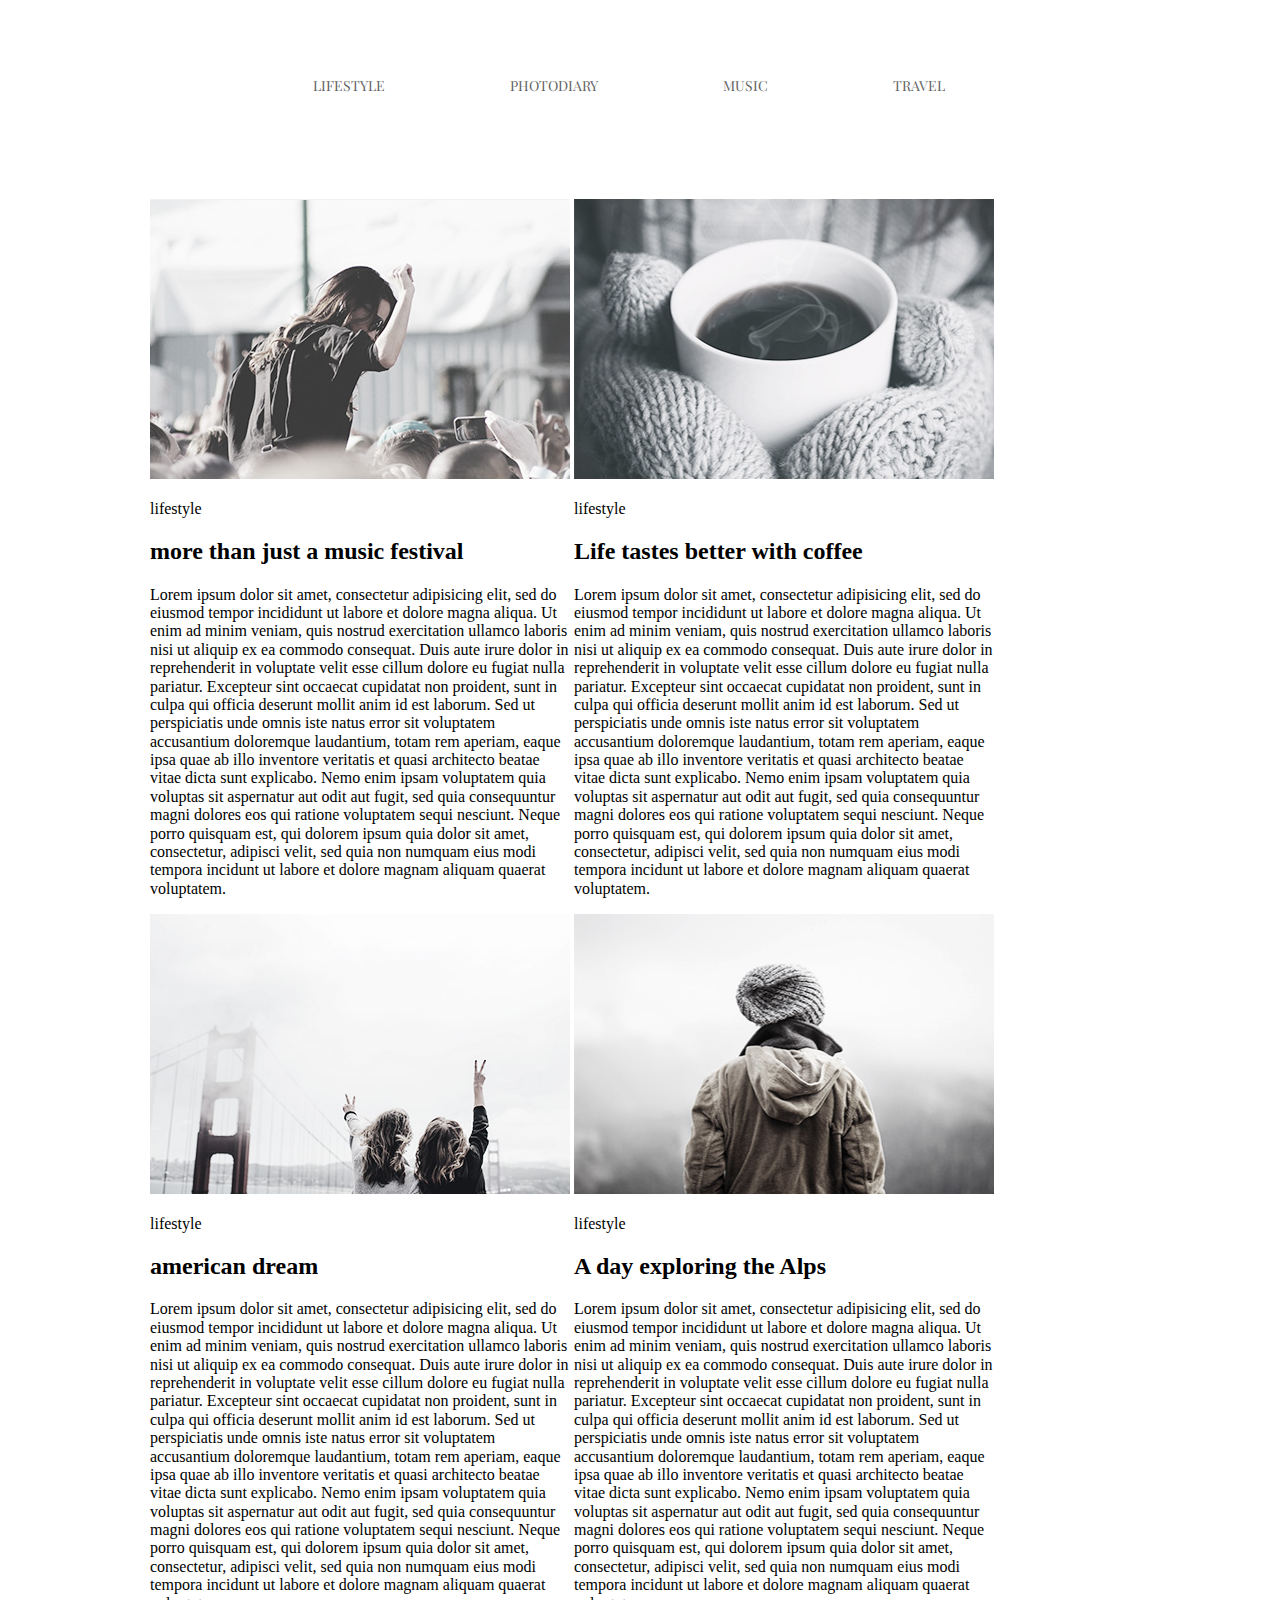
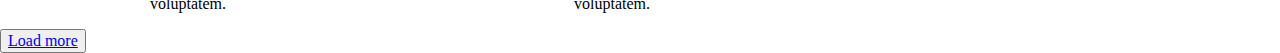
==== module-3/index.html @ 87854946 "add hw 3" ====
<!DOCTYPE html>
<html lang="en">
  <head>
    <meta charset="UTF-8" />
    <meta http-equiv="X-UA-Compatible" content="IE=edge" />
    <meta name="viewport" content="width=device-width, initial-scale=1.0" />
    <title>Home work 3</title>
    <link
      href="https://fonts.googleapis.com/css2?family=Playfair+Display&family=Raleway:ital,wght@0,400;0,700;1,400;1,700&display=swap"
      rel="stylesheet"
    />
    <link rel="stylesheet" href="css/normalize.css" />
    <link rel="stylesheet" href="css/styles.css" />
  </head>
  <body class="body">
    <header class="header">
      <ul class="header-menu">
        <li class="header-menu-li">
          <a class="header-menu-link" href="#">lifestyle</a>
        </li>
        <li class="header-menu-li">
          <a class="header-menu-link" href="#">photodiary</a>
        </li>
        <li class="header-menu-li">
          <a class="header-menu-link" href="#">music</a>
        </li>
        <li class="header-menu-li">
          <a class="header-menu-link" href="#">travel</a>
        </li>
      </ul>
    </header>
    <main class="main">
      <div class="block">
        <img
          src="img/image.jpg"
          alt="Music fastival"
          height="280"
          width="420"
        />
        <p>lifestyle</p>
        <h2>more than just a music festival</h2>
        <p>
          Lorem ipsum dolor sit amet, consectetur adipisicing elit, sed do
          eiusmod tempor incididunt ut labore et dolore magna aliqua. Ut enim ad
          minim veniam, quis nostrud exercitation ullamco laboris nisi ut
          aliquip ex ea commodo consequat. Duis aute irure dolor in
          reprehenderit in voluptate velit esse cillum dolore eu fugiat nulla
          pariatur. Excepteur sint occaecat cupidatat non proident, sunt in
          culpa qui officia deserunt mollit anim id est laborum. Sed ut
          perspiciatis unde omnis iste natus error sit voluptatem accusantium
          doloremque laudantium, totam rem aperiam, eaque ipsa quae ab illo
          inventore veritatis et quasi architecto beatae vitae dicta sunt
          explicabo. Nemo enim ipsam voluptatem quia voluptas sit aspernatur aut
          odit aut fugit, sed quia consequuntur magni dolores eos qui ratione
          voluptatem sequi nesciunt. Neque porro quisquam est, qui dolorem ipsum
          quia dolor sit amet, consectetur, adipisci velit, sed quia non numquam
          eius modi tempora incidunt ut labore et dolore magnam aliquam quaerat
          voluptatem.
        </p>
      </div>
      <div class="block">
        <img src="img/img2.jpg" alt="coffee time" height="280" width="420" />
        <p>lifestyle</p>
        <h2>Life tastes better with coffee</h2>
        <p>
          Lorem ipsum dolor sit amet, consectetur adipisicing elit, sed do
          eiusmod tempor incididunt ut labore et dolore magna aliqua. Ut enim ad
          minim veniam, quis nostrud exercitation ullamco laboris nisi ut
          aliquip ex ea commodo consequat. Duis aute irure dolor in
          reprehenderit in voluptate velit esse cillum dolore eu fugiat nulla
          pariatur. Excepteur sint occaecat cupidatat non proident, sunt in
          culpa qui officia deserunt mollit anim id est laborum. Sed ut
          perspiciatis unde omnis iste natus error sit voluptatem accusantium
          doloremque laudantium, totam rem aperiam, eaque ipsa quae ab illo
          inventore veritatis et quasi architecto beatae vitae dicta sunt
          explicabo. Nemo enim ipsam voluptatem quia voluptas sit aspernatur aut
          odit aut fugit, sed quia consequuntur magni dolores eos qui ratione
          voluptatem sequi nesciunt. Neque porro quisquam est, qui dolorem ipsum
          quia dolor sit amet, consectetur, adipisci velit, sed quia non numquam
          eius modi tempora incidunt ut labore et dolore magnam aliquam quaerat
          voluptatem.
        </p>
      </div>
      <div class="block">
        <img
          src="img/image3.jpg"
          alt="american dream"
          height="280"
          width="420"
        />
        <p>lifestyle</p>
        <h2>american dream</h2>
        <p>
          Lorem ipsum dolor sit amet, consectetur adipisicing elit, sed do
          eiusmod tempor incididunt ut labore et dolore magna aliqua. Ut enim ad
          minim veniam, quis nostrud exercitation ullamco laboris nisi ut
          aliquip ex ea commodo consequat. Duis aute irure dolor in
          reprehenderit in voluptate velit esse cillum dolore eu fugiat nulla
          pariatur. Excepteur sint occaecat cupidatat non proident, sunt in
          culpa qui officia deserunt mollit anim id est laborum. Sed ut
          perspiciatis unde omnis iste natus error sit voluptatem accusantium
          doloremque laudantium, totam rem aperiam, eaque ipsa quae ab illo
          inventore veritatis et quasi architecto beatae vitae dicta sunt
          explicabo. Nemo enim ipsam voluptatem quia voluptas sit aspernatur aut
          odit aut fugit, sed quia consequuntur magni dolores eos qui ratione
          voluptatem sequi nesciunt. Neque porro quisquam est, qui dolorem ipsum
          quia dolor sit amet, consectetur, adipisci velit, sed quia non numquam
          eius modi tempora incidunt ut labore et dolore magnam aliquam quaerat
          voluptatem.
        </p>
      </div>
      <div class="block">
        <img src="img/image4.jpg" alt="alps" height="280" width="420" />
        <p>lifestyle</p>
        <h2>A day exploring the Alps</h2>
        <p>
          Lorem ipsum dolor sit amet, consectetur adipisicing elit, sed do
          eiusmod tempor incididunt ut labore et dolore magna aliqua. Ut enim ad
          minim veniam, quis nostrud exercitation ullamco laboris nisi ut
          aliquip ex ea commodo consequat. Duis aute irure dolor in
          reprehenderit in voluptate velit esse cillum dolore eu fugiat nulla
          pariatur. Excepteur sint occaecat cupidatat non proident, sunt in
          culpa qui officia deserunt mollit anim id est laborum. Sed ut
          perspiciatis unde omnis iste natus error sit voluptatem accusantium
          doloremque laudantium, totam rem aperiam, eaque ipsa quae ab illo
          inventore veritatis et quasi architecto beatae vitae dicta sunt
          explicabo. Nemo enim ipsam voluptatem quia voluptas sit aspernatur aut
          odit aut fugit, sed quia consequuntur magni dolores eos qui ratione
          voluptatem sequi nesciunt. Neque porro quisquam est, qui dolorem ipsum
          quia dolor sit amet, consectetur, adipisci velit, sed quia non numquam
          eius modi tempora incidunt ut labore et dolore magnam aliquam quaerat
          voluptatem.
        </p>
      </div>
    </main>
    <footer>
      <button>
        <a href="#">Load more</a>
      </button>
    </footer>
  </body>
</html>
---- module-3/css/styles.css ----
.header {
    background-color: #ffffff;
}
.header-menu{
    padding: 77px 0 104px 313px;
    margin: 0;
}
.header-menu-li{
    display: inline-block;
    margin-right: 121px;
}
.header-menu-link {
    font-family: playfair display;
    font-size: 14px;
    text-decoration: none;
    text-transform: uppercase;
    color: #626262;
}
.block {
    display: inline-block;
    width: 420px;
}
.main {
    width: 900px;
    padding-left: 150px;
}
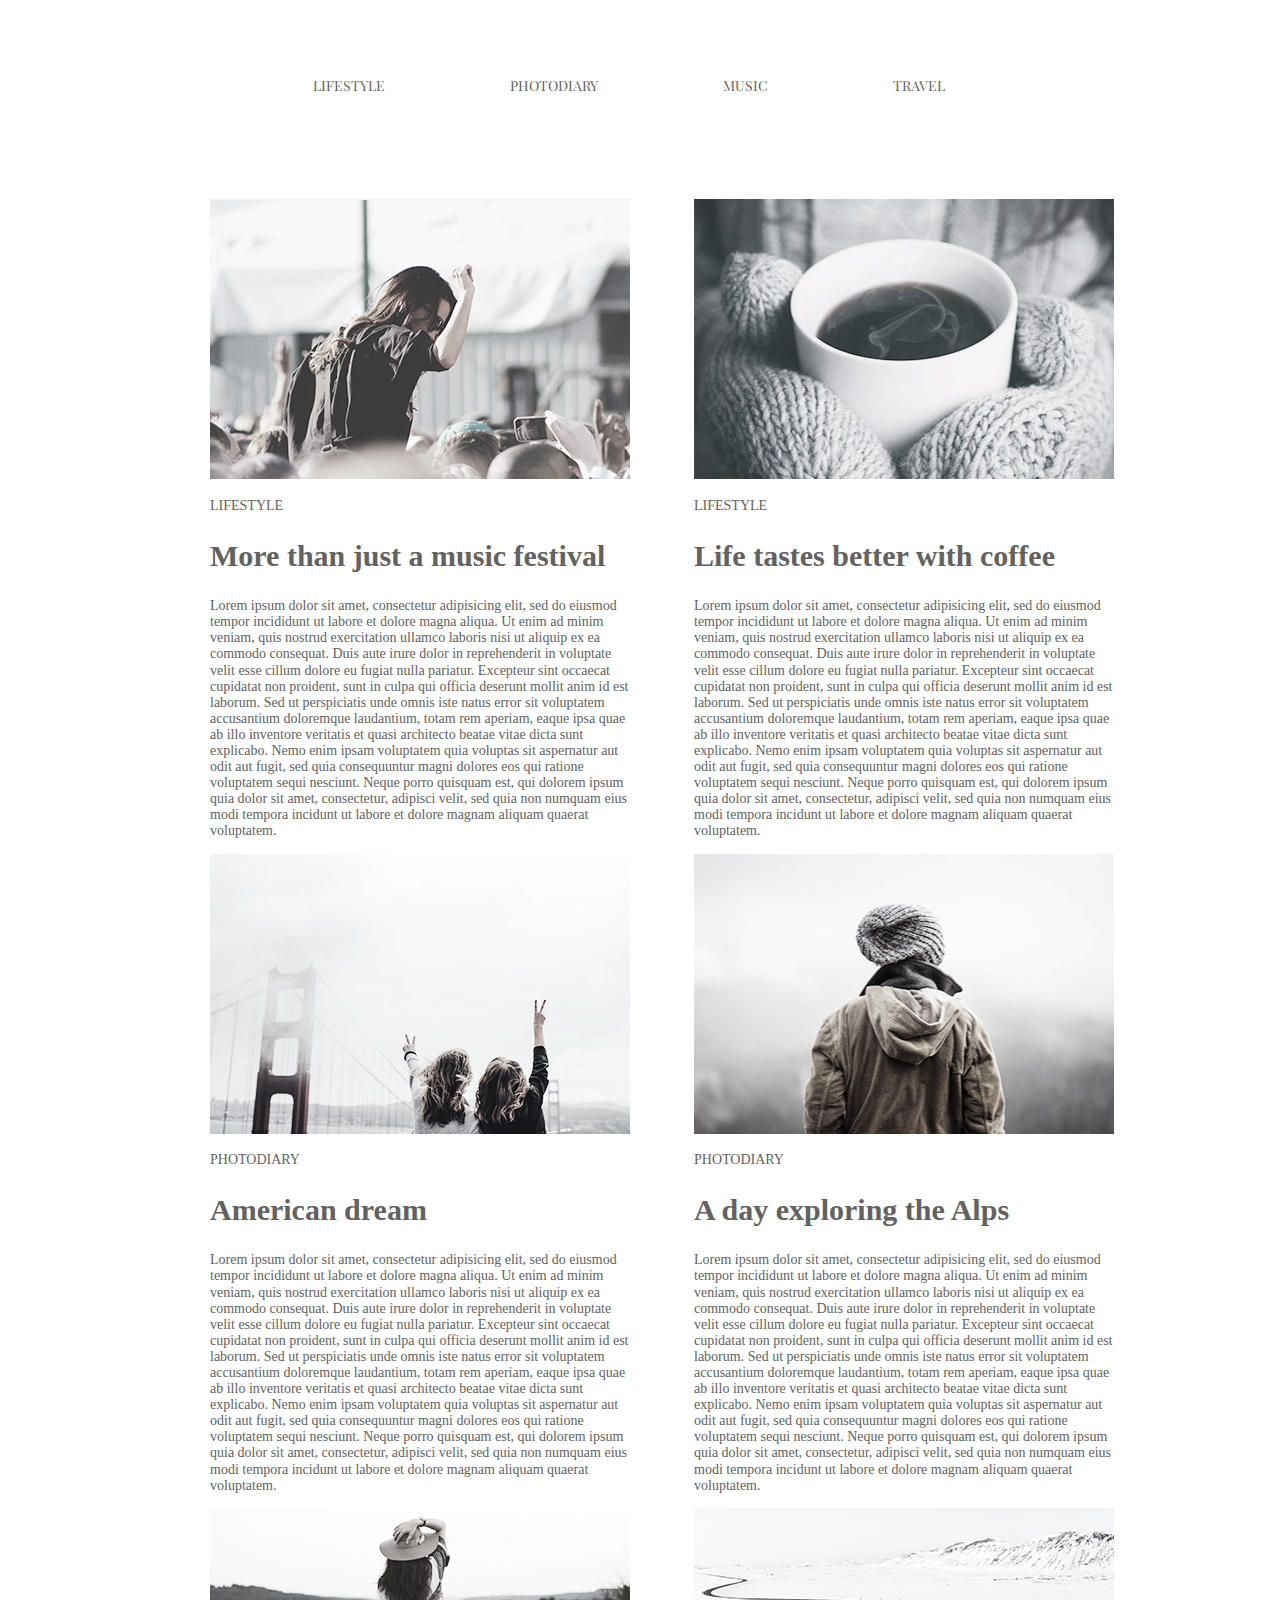
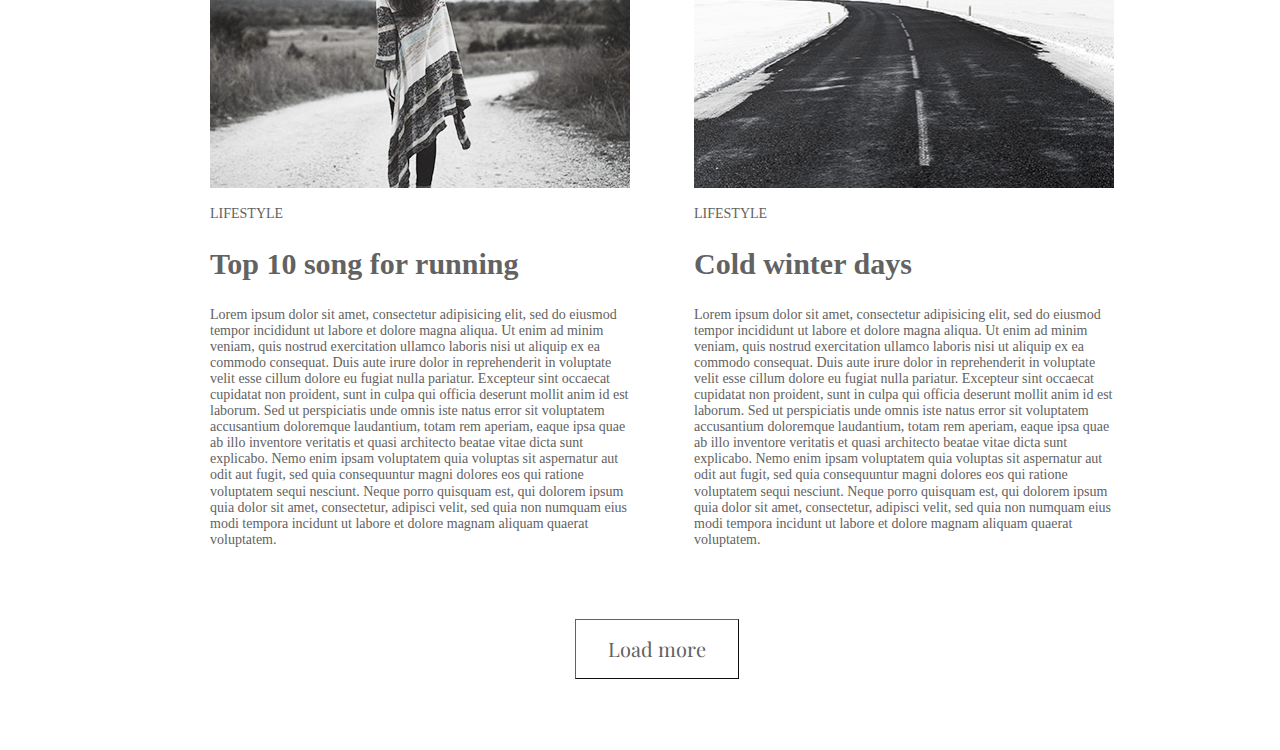
==== commit 64b932e7: "finish hw3" ====
--- a/module-3/index.html
+++ b/module-3/index.html
@@ -37,9 +37,9 @@
           height="280"
           width="420"
         />
-        <p>lifestyle</p>
-        <h2>more than just a music festival</h2>
-        <p>
+        <p class="block-commit">Lifestyle</p>
+        <h2 class="block-titel">More than just a music festival</h2>
+        <p class="block-text">
           Lorem ipsum dolor sit amet, consectetur adipisicing elit, sed do
           eiusmod tempor incididunt ut labore et dolore magna aliqua. Ut enim ad
           minim veniam, quis nostrud exercitation ullamco laboris nisi ut
@@ -60,9 +60,9 @@
       </div>
       <div class="block">
         <img src="img/img2.jpg" alt="coffee time" height="280" width="420" />
-        <p>lifestyle</p>
-        <h2>Life tastes better with coffee</h2>
-        <p>
+        <p class="block-commit">lifestyle</p>
+        <h2 class="block-titel">Life tastes better with coffee</h2>
+        <p class="block-text">
           Lorem ipsum dolor sit amet, consectetur adipisicing elit, sed do
           eiusmod tempor incididunt ut labore et dolore magna aliqua. Ut enim ad
           minim veniam, quis nostrud exercitation ullamco laboris nisi ut
@@ -88,9 +88,9 @@
           height="280"
           width="420"
         />
-        <p>lifestyle</p>
-        <h2>american dream</h2>
-        <p>
+        <p class="block-commit">photodiary</p>
+        <h2 class="block-titel">American dream</h2>
+        <p class="block-text">
           Lorem ipsum dolor sit amet, consectetur adipisicing elit, sed do
           eiusmod tempor incididunt ut labore et dolore magna aliqua. Ut enim ad
           minim veniam, quis nostrud exercitation ullamco laboris nisi ut
@@ -111,9 +111,55 @@
       </div>
       <div class="block">
         <img src="img/image4.jpg" alt="alps" height="280" width="420" />
-        <p>lifestyle</p>
-        <h2>A day exploring the Alps</h2>
-        <p>
+        <p class="block-commit">photodiary</p>
+        <h2 class="block-titel">A day exploring the Alps</h2>
+        <p class="block-text">
+          Lorem ipsum dolor sit amet, consectetur adipisicing elit, sed do
+          eiusmod tempor incididunt ut labore et dolore magna aliqua. Ut enim ad
+          minim veniam, quis nostrud exercitation ullamco laboris nisi ut
+          aliquip ex ea commodo consequat. Duis aute irure dolor in
+          reprehenderit in voluptate velit esse cillum dolore eu fugiat nulla
+          pariatur. Excepteur sint occaecat cupidatat non proident, sunt in
+          culpa qui officia deserunt mollit anim id est laborum. Sed ut
+          perspiciatis unde omnis iste natus error sit voluptatem accusantium
+          doloremque laudantium, totam rem aperiam, eaque ipsa quae ab illo
+          inventore veritatis et quasi architecto beatae vitae dicta sunt
+          explicabo. Nemo enim ipsam voluptatem quia voluptas sit aspernatur aut
+          odit aut fugit, sed quia consequuntur magni dolores eos qui ratione
+          voluptatem sequi nesciunt. Neque porro quisquam est, qui dolorem ipsum
+          quia dolor sit amet, consectetur, adipisci velit, sed quia non numquam
+          eius modi tempora incidunt ut labore et dolore magnam aliquam quaerat
+          voluptatem.
+        </p>
+      </div>
+      <div class="block">
+        <img src="img/image5.jpg" alt="song" height="280" width="420" />
+        <p class="block-commit">lifestyle</p>
+        <h2 class="block-titel">Top 10 song for running</h2>
+        <p class="block-text">
+          Lorem ipsum dolor sit amet, consectetur adipisicing elit, sed do
+          eiusmod tempor incididunt ut labore et dolore magna aliqua. Ut enim ad
+          minim veniam, quis nostrud exercitation ullamco laboris nisi ut
+          aliquip ex ea commodo consequat. Duis aute irure dolor in
+          reprehenderit in voluptate velit esse cillum dolore eu fugiat nulla
+          pariatur. Excepteur sint occaecat cupidatat non proident, sunt in
+          culpa qui officia deserunt mollit anim id est laborum. Sed ut
+          perspiciatis unde omnis iste natus error sit voluptatem accusantium
+          doloremque laudantium, totam rem aperiam, eaque ipsa quae ab illo
+          inventore veritatis et quasi architecto beatae vitae dicta sunt
+          explicabo. Nemo enim ipsam voluptatem quia voluptas sit aspernatur aut
+          odit aut fugit, sed quia consequuntur magni dolores eos qui ratione
+          voluptatem sequi nesciunt. Neque porro quisquam est, qui dolorem ipsum
+          quia dolor sit amet, consectetur, adipisci velit, sed quia non numquam
+          eius modi tempora incidunt ut labore et dolore magnam aliquam quaerat
+          voluptatem.
+        </p>
+      </div>
+      <div class="block">
+        <img src="img/image6.jpg" alt="road" height="280" width="420" />
+        <p class="block-commit">lifestyle</p>
+        <h2 class="block-titel">Cold winter days</h2>
+        <p class="block-text">
           Lorem ipsum dolor sit amet, consectetur adipisicing elit, sed do
           eiusmod tempor incididunt ut labore et dolore magna aliqua. Ut enim ad
           minim veniam, quis nostrud exercitation ullamco laboris nisi ut
@@ -133,9 +179,9 @@
         </p>
       </div>
     </main>
-    <footer>
-      <button>
-        <a href="#">Load more</a>
+    <footer class="footer">
+      <button class="footer-button">
+        <a class="footer-link" href="#">Load more</a>
       </button>
     </footer>
   </body>
--- a/module-3/css/styles.css
+++ b/module-3/css/styles.css
@@ -19,8 +19,41 @@
 .block {
     display: inline-block;
     width: 420px;
+    padding-left: 60px;
 }
 .main {
-    width: 900px;
     padding-left: 150px;
+}
+.footer-button {
+    margin: 57px 0 71px 575px;
+    height: 60px;
+    width: 164px;
+    background-color: #ffffff;
+    border: #626262 outset 1px ;
+
+}
+.footer-link {
+    font-size: 20px;
+    font-family: playfair display;
+    text-decoration: none;
+    color: #626262;
+}
+.block-commit{
+    color: #626262;
+    text-transform: uppercase;
+    font-size: 14px;
+}
+.block-titel{
+    color: #626262;
+    font-size: 30px;
+}
+.block-text{
+    color: #626262;
+    font-size: 14px;
+}
+.header-menu-link:hover {
+    color: #03a9f4;
+}
+.footer-link:hover {
+    color: #03a9f4;
 }